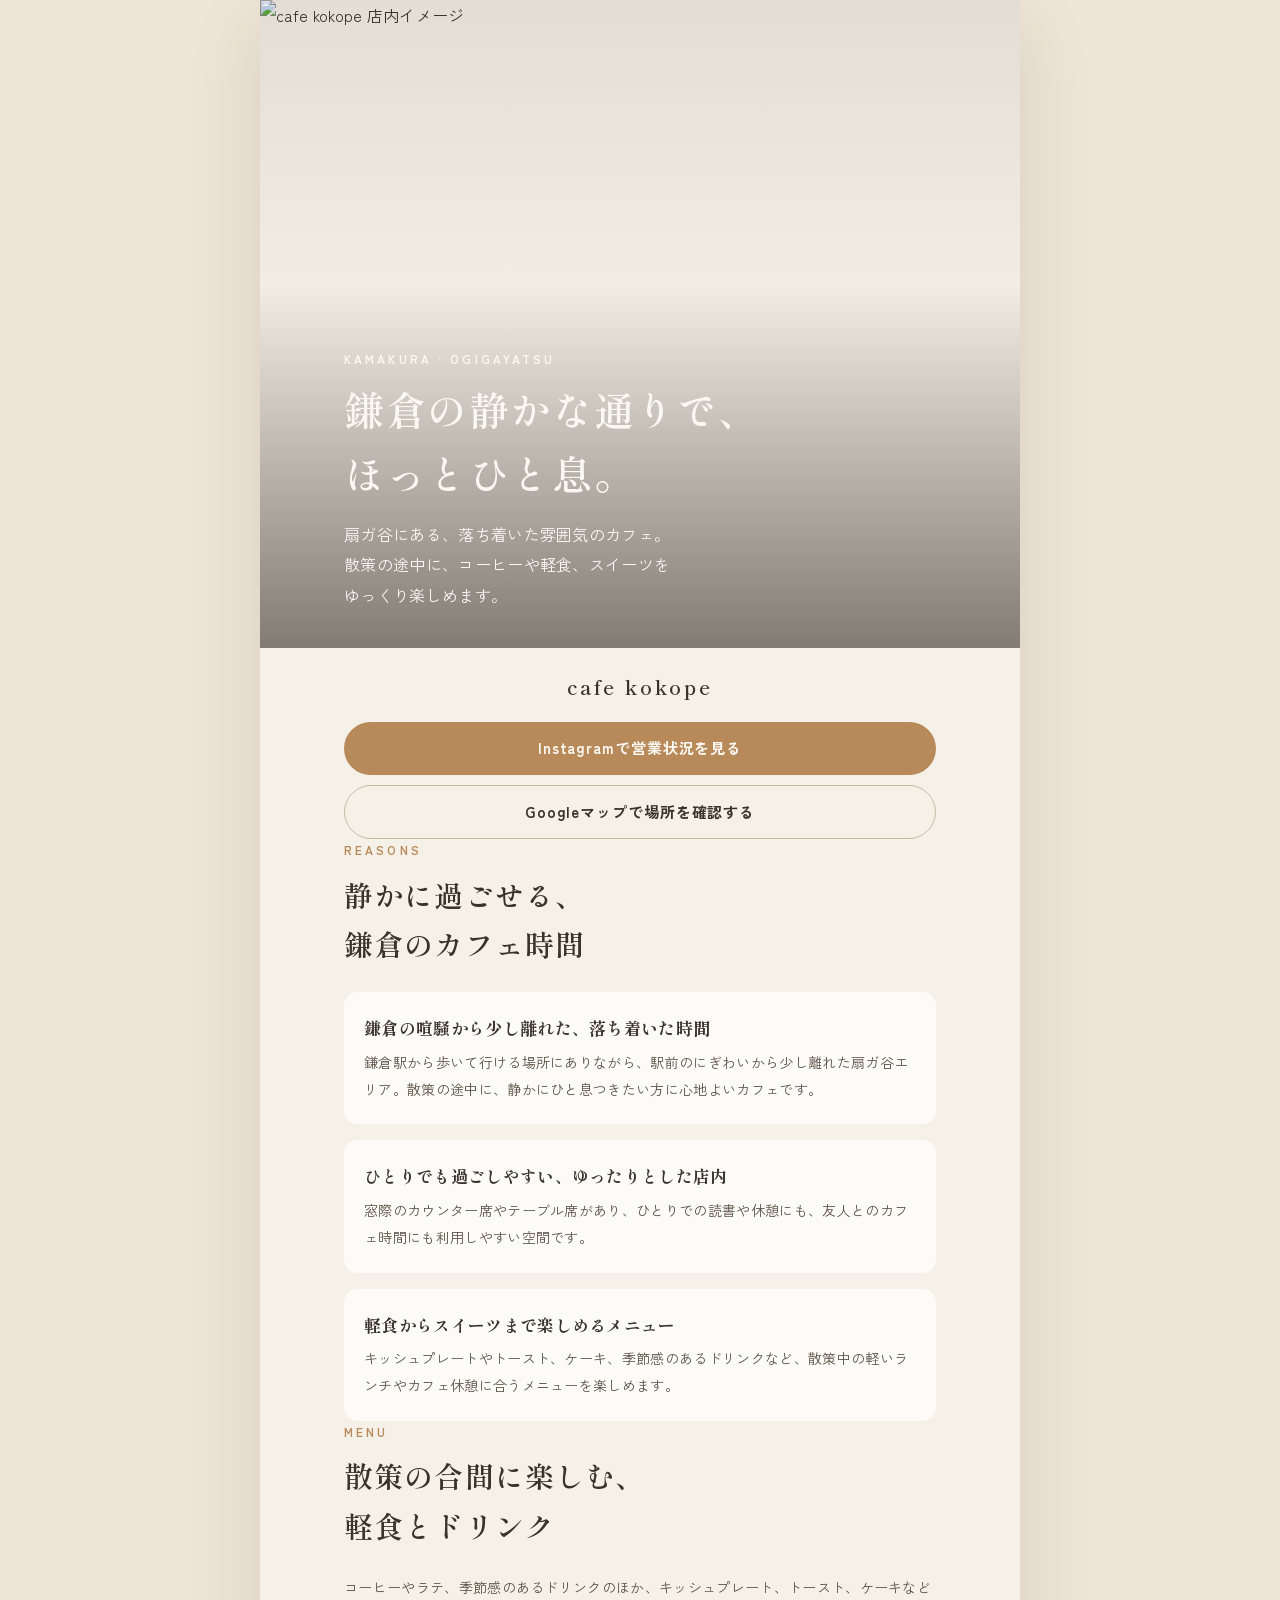
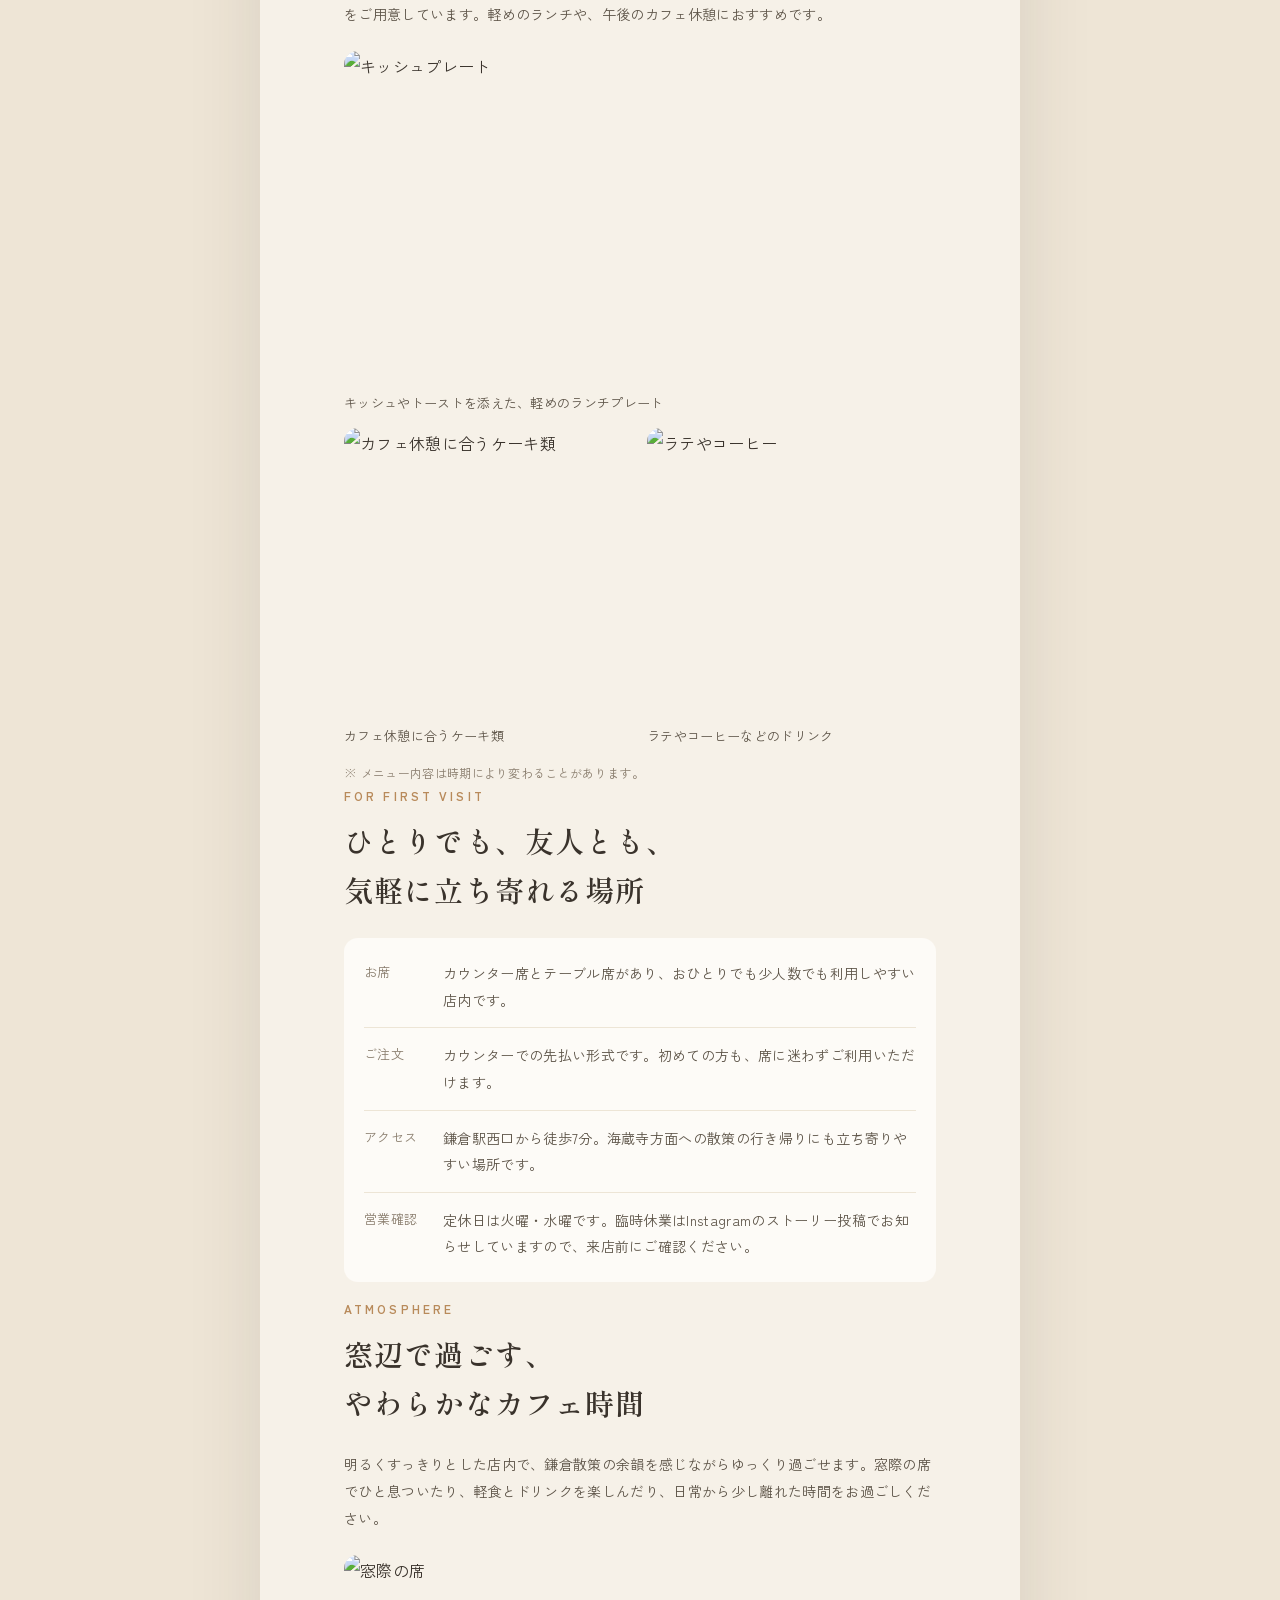
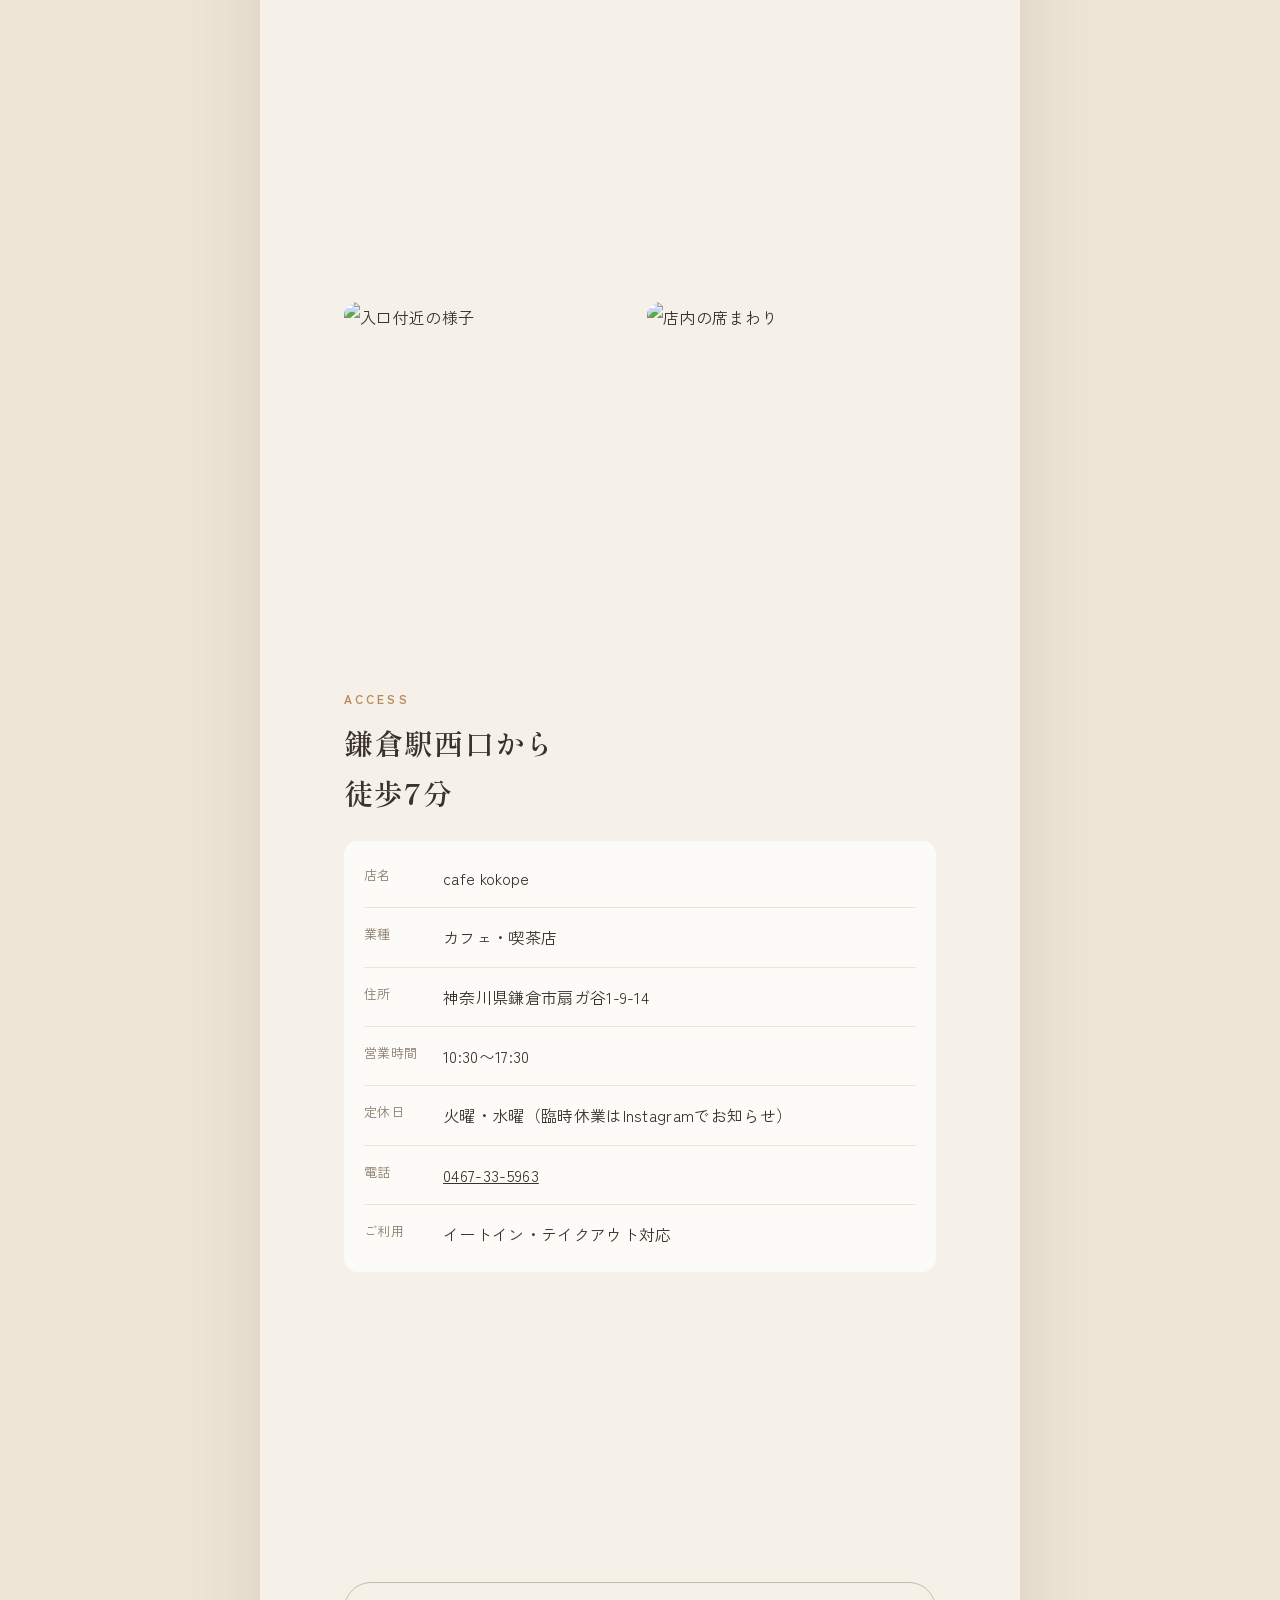
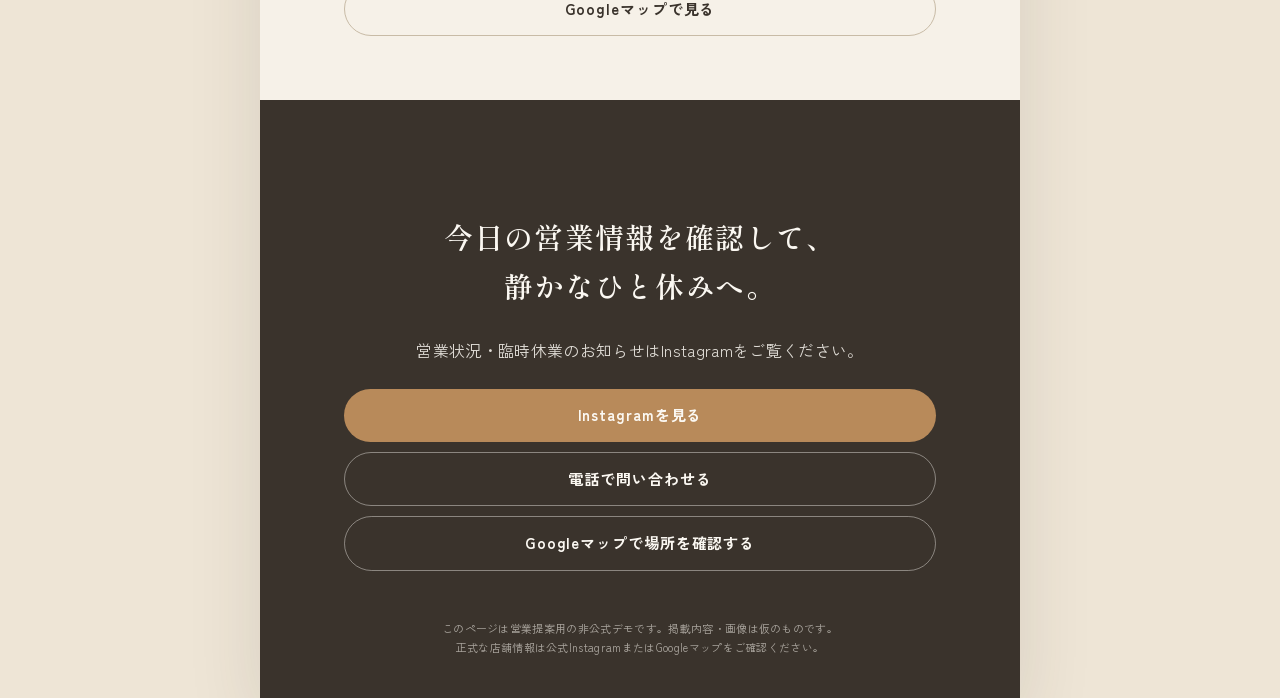
==== cafe-kokope/index.html @ cc717c36 "Update cafe kokope page" ====
<!DOCTYPE html>
<html lang="ja">
<head>
  <meta charset="utf-8">
  <meta name="viewport" content="width=device-width, initial-scale=1">
  <title>cafe kokope｜サンプルHP</title>
  <meta property="og:title" content="cafe kokope｜サンプルHP">
  <meta property="og:description" content="鎌倉・扇ガ谷にある落ち着いた雰囲気のカフェ。散策の途中に、コーヒーや軽食、スイーツをゆっくり楽しめます。">
  <link rel="preconnect" href="https://fonts.googleapis.com">
  <link rel="preconnect" href="https://fonts.gstatic.com" crossorigin>
  <link href="https://fonts.googleapis.com/css2?family=Shippori+Mincho:wght@500;600&family=Zen+Kaku+Gothic+New:wght@400;500;700&display=swap" rel="stylesheet">
  <style>
    * { box-sizing: border-box; }
    html, body { margin: 0; padding: 0; background: #f6f1e8; color: #3a332c; }
    body { font-family: "Zen Kaku Gothic New", -apple-system, BlinkMacSystemFont, sans-serif; line-height: 1.9; letter-spacing: 0.02em; }
    img { display: block; width: 100%; }
    a { color: inherit; }
    .wrap { max-width: 640px; margin: 0 auto; padding: 0 24px; }
    .hero { position: relative; min-height: 520px; height: 72vh; max-height: 680px; overflow: hidden; }
    .hero img { height: 100%; object-fit: cover; }
    .shade { position: absolute; inset: 0; background: linear-gradient(180deg, rgba(58,51,44,0.10) 0%, rgba(58,51,44,0.02) 44%, rgba(58,51,44,0.62) 100%); }
    .hero-copy { position: absolute; left: 0; right: 0; bottom: 0; max-width: 640px; margin: 0 auto; padding: 28px 24px 38px; color: #fbf8f2; }
    .eyebrow { margin: 0 0 8px; font-size: 12px; letter-spacing: 0.26em; color: #b88a5a; font-weight: 700; }
    .hero-copy .eyebrow { color: #fbf8f2; text-transform: uppercase; }
    h1, h2, .brand { font-family: "Shippori Mincho", serif; font-weight: 600; letter-spacing: 0.04em; }
    h1 { margin: 0 0 14px; font-size: clamp(28px, 7vw, 40px); line-height: 1.58; }
    h2 { margin: 0 0 24px; font-size: clamp(22px, 5.8vw, 29px); line-height: 1.7; }
    p { margin: 0; }
    section { padding: 56px 0 8px; }
    .brand { margin: 0 0 16px; text-align: center; font-size: 20px; letter-spacing: 0.14em; }
    .buttons { display: flex; flex-direction: column; gap: 10px; }
    .button { display: flex; align-items: center; justify-content: center; min-height: 52px; padding: 12px 20px; border-radius: 999px; text-decoration: none; font-size: 15px; font-weight: 700; letter-spacing: 0.06em; }
    .primary { background: #b88a5a; color: #fbf8f2; }
    .secondary { border: 1.5px solid #c8bba6; color: #3a332c; background: transparent; }
    .dark .secondary { border-color: rgba(251,248,242,0.42); color: #fbf8f2; }
    .card-stack { display: flex; flex-direction: column; gap: 16px; }
    .card { background: #fdfbf7; border-radius: 14px; padding: 22px 20px; }
    .card h3 { margin: 0 0 6px; font-family: "Shippori Mincho", serif; font-size: 17px; line-height: 1.7; }
    .muted { color: #5c5347; font-size: 14px; }
    .gallery { display: grid; grid-template-columns: 1fr 1fr; gap: 14px; }
    figure { margin: 0; }
    figcaption { margin-top: 8px; color: #5c5347; font-size: 13px; line-height: 1.65; }
    .wide { grid-column: 1 / -1; }
    .photo-wide { aspect-ratio: 16 / 9; object-fit: cover; border-radius: 14px; }
    .photo-square { aspect-ratio: 1 / 1; object-fit: cover; border-radius: 14px; }
    .photo-portrait { aspect-ratio: 3 / 4; object-fit: cover; border-radius: 14px; }
    .info { background: #fdfbf7; border-radius: 14px; padding: 8px 20px; margin-bottom: 16px; }
    .row { display: flex; gap: 14px; padding: 14px 0; border-bottom: 1px solid #ede5d6; }
    .row:last-child { border-bottom: 0; }
    .label { flex: none; width: 5em; color: #8a7e6e; font-size: 13px; }
    iframe { width: 100%; height: 280px; border: 0; border-radius: 14px; display: block; }
    .dark { margin-top: 64px; background: #3a332c; color: #fbf8f2; text-align: center; }
    .dark-inner { max-width: 640px; margin: 0 auto; padding: 56px 24px 48px; }
    footer { max-width: 640px; margin: 0 auto; padding: 0 24px 32px; color: rgba(251,248,242,0.58); font-size: 11px; line-height: 1.8; }
    @media (min-width: 760px) {
      body { background: #eee5d6; }
      main { max-width: 760px; margin: 0 auto; background: #f6f1e8; min-height: 100vh; box-shadow: 0 24px 70px rgba(58,51,44,0.12); }
    }
  </style>
</head>
<body>
<main>
  <header>
    <div class="hero">
      <img src="https://elevate2026.github.io/-HP-/cafe-in-the-woods-kamakura/images/interior.jpg" alt="cafe kokope 店内イメージ">
      <div class="shade"></div>
      <div class="hero-copy">
        <p class="eyebrow">Kamakura · Ogigayatsu</p>
        <h1>鎌倉の静かな通りで、<br>ほっとひと息。</h1>
        <p>扇ガ谷にある、落ち着いた雰囲気のカフェ。<br>散策の途中に、コーヒーや軽食、スイーツを<br>ゆっくり楽しめます。</p>
      </div>
    </div>
    <div class="wrap" style="padding-top: 20px;">
      <p class="brand">cafe kokope</p>
      <div class="buttons">
        <a class="button primary" href="https://www.instagram.com/kokope_0608?utm_source=ig_web_button_share_sheet&amp;igsh=ZDNlZDc0MzIxNw==" target="_blank" rel="noopener">Instagramで営業状況を見る</a>
        <a class="button secondary" href="https://www.google.com/maps/search/?api=1&amp;query=cafe+kokope+%E9%8E%8C%E5%80%89%E5%B8%82%E6%89%87%E3%82%AC%E8%B0%B7" target="_blank" rel="noopener">Googleマップで場所を確認する</a>
      </div>
    </div>
  </header>

  <section class="wrap">
    <p class="eyebrow">REASONS</p>
    <h2>静かに過ごせる、<br>鎌倉のカフェ時間</h2>
    <div class="card-stack">
      <div class="card"><h3>鎌倉の喧騒から少し離れた、落ち着いた時間</h3><p class="muted">鎌倉駅から歩いて行ける場所にありながら、駅前のにぎわいから少し離れた扇ガ谷エリア。散策の途中に、静かにひと息つきたい方に心地よいカフェです。</p></div>
      <div class="card"><h3>ひとりでも過ごしやすい、ゆったりとした店内</h3><p class="muted">窓際のカウンター席やテーブル席があり、ひとりでの読書や休憩にも、友人とのカフェ時間にも利用しやすい空間です。</p></div>
      <div class="card"><h3>軽食からスイーツまで楽しめるメニュー</h3><p class="muted">キッシュプレートやトースト、ケーキ、季節感のあるドリンクなど、散策中の軽いランチやカフェ休憩に合うメニューを楽しめます。</p></div>
    </div>
  </section>

  <section class="wrap">
    <p class="eyebrow">MENU</p>
    <h2>散策の合間に楽しむ、<br>軽食とドリンク</h2>
    <p class="muted" style="margin-bottom: 24px;">コーヒーやラテ、季節感のあるドリンクのほか、キッシュプレート、トースト、ケーキなどをご用意しています。軽めのランチや、午後のカフェ休憩におすすめです。</p>
    <div class="gallery">
      <figure class="wide"><img class="photo-wide" src="https://elevate2026.github.io/-HP-/cafe-in-the-woods-kamakura/images/quiche.jpg" alt="キッシュプレート"><figcaption>キッシュやトーストを添えた、軽めのランチプレート</figcaption></figure>
      <figure><img class="photo-square" src="https://elevate2026.github.io/-HP-/cafe-in-the-woods-kamakura/images/coffee-bread.jpg" alt="カフェ休憩に合うケーキ類"><figcaption>カフェ休憩に合うケーキ類</figcaption></figure>
      <figure><img class="photo-square" src="https://elevate2026.github.io/-HP-/cafe-in-the-woods-kamakura/images/coffee-yellow.jpg" alt="ラテやコーヒー"><figcaption>ラテやコーヒーなどのドリンク</figcaption></figure>
    </div>
    <p style="margin-top: 16px; color: #8a7e6e; font-size: 12px;">※ メニュー内容は時期により変わることがあります。</p>
  </section>

  <section class="wrap">
    <p class="eyebrow">FOR FIRST VISIT</p>
    <h2>ひとりでも、友人とも、<br>気軽に立ち寄れる場所</h2>
    <div class="info">
      <div class="row"><span class="label">お席</span><p class="muted">カウンター席とテーブル席があり、おひとりでも少人数でも利用しやすい店内です。</p></div>
      <div class="row"><span class="label">ご注文</span><p class="muted">カウンターでの先払い形式です。初めての方も、席に迷わずご利用いただけます。</p></div>
      <div class="row"><span class="label">アクセス</span><p class="muted">鎌倉駅西口から徒歩7分。海蔵寺方面への散策の行き帰りにも立ち寄りやすい場所です。</p></div>
      <div class="row"><span class="label">営業確認</span><p class="muted">定休日は火曜・水曜です。臨時休業はInstagramのストーリー投稿でお知らせしていますので、来店前にご確認ください。</p></div>
    </div>
  </section>

  <section class="wrap">
    <p class="eyebrow">ATMOSPHERE</p>
    <h2>窓辺で過ごす、<br>やわらかなカフェ時間</h2>
    <p class="muted" style="margin-bottom: 24px;">明るくすっきりとした店内で、鎌倉散策の余韻を感じながらゆっくり過ごせます。窓際の席でひと息ついたり、軽食とドリンクを楽しんだり、日常から少し離れた時間をお過ごしください。</p>
    <div class="gallery">
      <img class="photo-wide wide" src="https://elevate2026.github.io/-HP-/cafe-in-the-woods-kamakura/images/hero.jpg" alt="窓際の席">
      <img class="photo-portrait" src="https://elevate2026.github.io/-HP-/cafe-in-the-woods-kamakura/images/garden-steps.jpg" alt="入口付近の様子">
      <img class="photo-portrait" src="https://elevate2026.github.io/-HP-/cafe-in-the-woods-kamakura/images/interior.jpg" alt="店内の席まわり">
    </div>
  </section>

  <section class="wrap">
    <p class="eyebrow">ACCESS</p>
    <h2>鎌倉駅西口から<br>徒歩7分</h2>
    <div class="info">
      <div class="row"><span class="label">店名</span><span>cafe kokope</span></div>
      <div class="row"><span class="label">業種</span><span>カフェ・喫茶店</span></div>
      <div class="row"><span class="label">住所</span><span>神奈川県鎌倉市扇ガ谷1-9-14</span></div>
      <div class="row"><span class="label">営業時間</span><span>10:30〜17:30</span></div>
      <div class="row"><span class="label">定休日</span><span>火曜・水曜（臨時休業はInstagramでお知らせ）</span></div>
      <div class="row"><span class="label">電話</span><a href="tel:0467-33-5963">0467-33-5963</a></div>
      <div class="row"><span class="label">ご利用</span><span>イートイン・テイクアウト対応</span></div>
    </div>
    <iframe src="https://maps.google.com/maps?q=%E7%A5%9E%E5%A5%88%E5%B7%9D%E7%9C%8C%E9%8E%8C%E5%80%89%E5%B8%82%E6%89%87%E3%82%AC%E8%B0%B71-9-14&amp;z=16&amp;output=embed" title="Googleマップ" loading="lazy"></iframe>
    <a class="button secondary" style="margin-top: 14px;" href="https://www.google.com/maps/search/?api=1&amp;query=%E7%A5%9E%E5%A5%88%E5%B7%9D%E7%9C%8C%E9%8E%8C%E5%80%89%E5%B8%82%E6%89%87%E3%82%AC%E8%B0%B71-9-14" target="_blank" rel="noopener">Googleマップで見る</a>
  </section>

  <section class="dark">
    <div class="dark-inner">
      <h2>今日の営業情報を確認して、<br>静かなひと休みへ。</h2>
      <p style="margin-bottom: 24px; opacity: 0.85;">営業状況・臨時休業のお知らせはInstagramをご覧ください。</p>
      <div class="buttons">
        <a class="button primary" href="https://www.instagram.com/kokope_0608?utm_source=ig_web_button_share_sheet&amp;igsh=ZDNlZDc0MzIxNw==" target="_blank" rel="noopener">Instagramを見る</a>
        <a class="button secondary" href="tel:0467-33-5963">電話で問い合わせる</a>
        <a class="button secondary" href="https://www.google.com/maps/search/?api=1&amp;query=%E7%A5%9E%E5%A5%88%E5%B7%9D%E7%9C%8C%E9%8E%8C%E5%80%89%E5%B8%82%E6%89%87%E3%82%AC%E8%B0%B71-9-14" target="_blank" rel="noopener">Googleマップで場所を確認する</a>
      </div>
    </div>
    <footer>このページは営業提案用の非公式デモです。掲載内容・画像は仮のものです。<br>正式な店舗情報は公式InstagramまたはGoogleマップをご確認ください。</footer>
  </section>
</main>
</body>
</html>
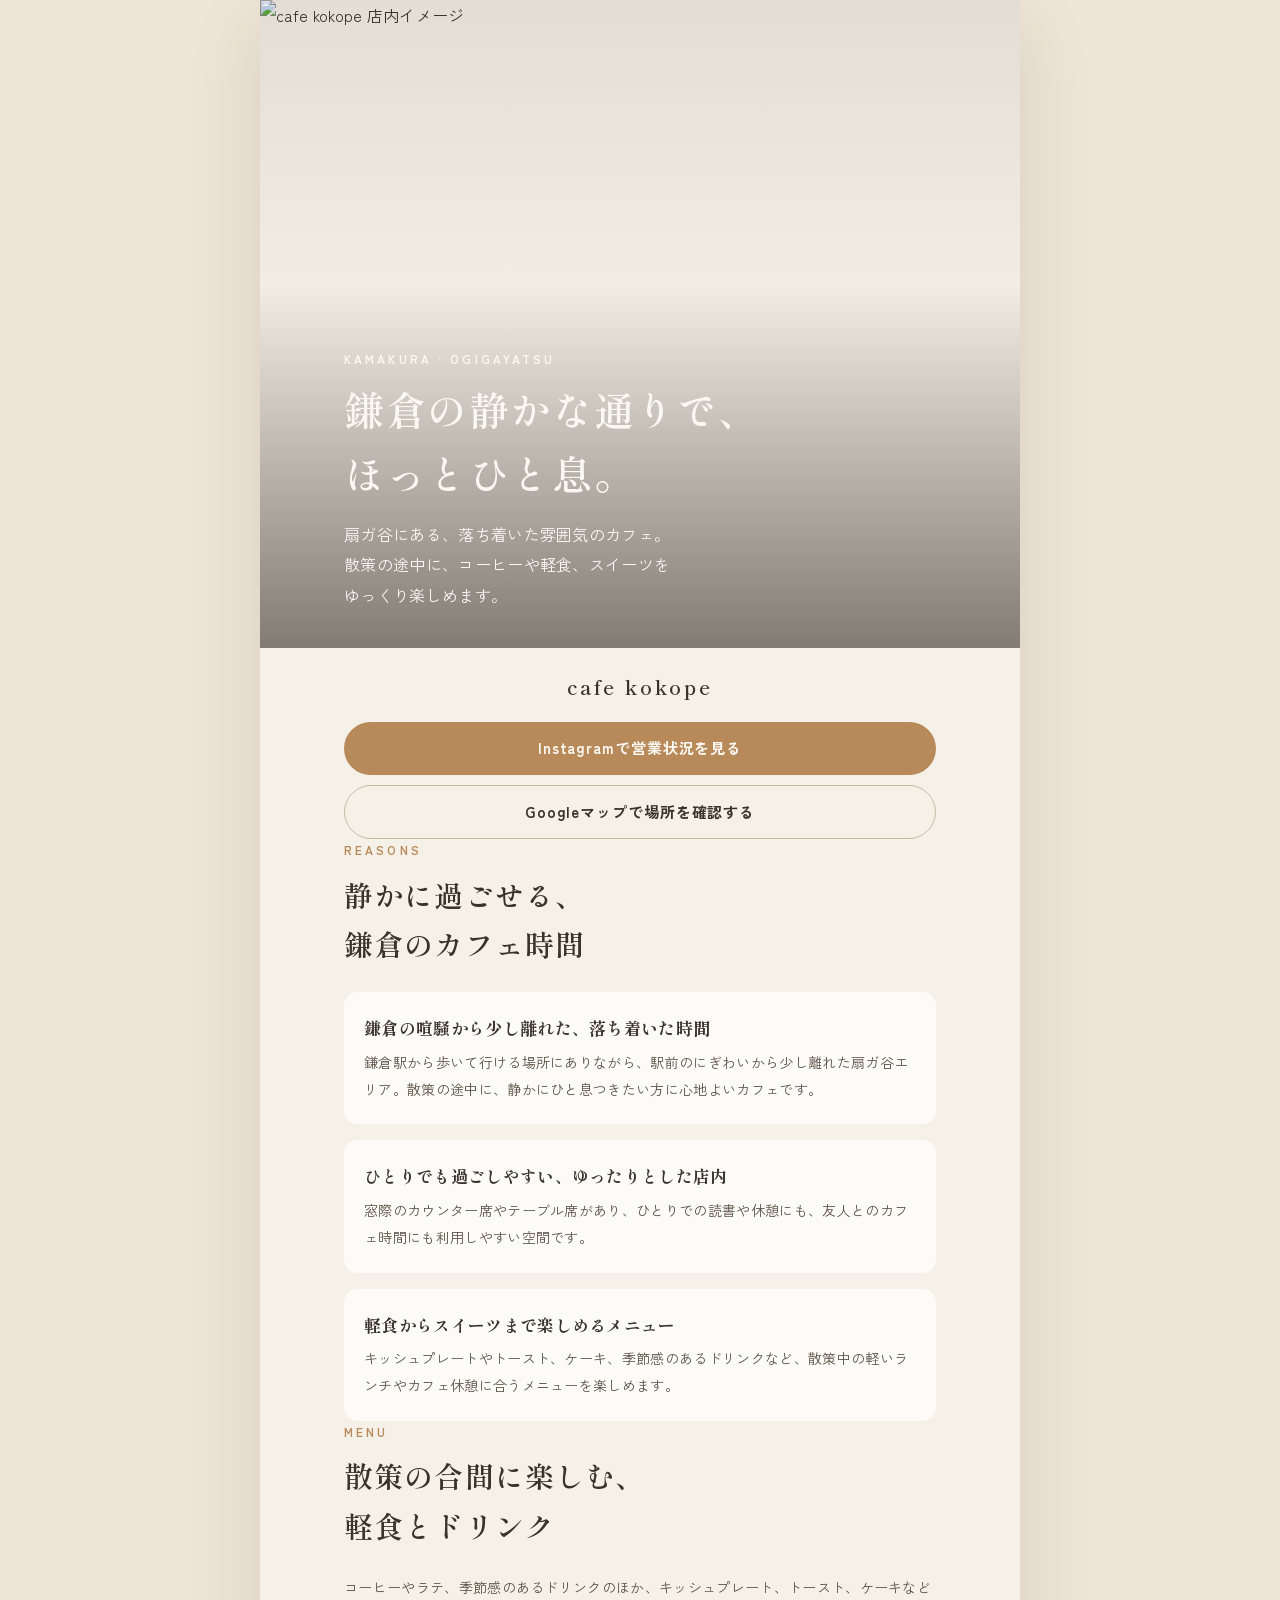
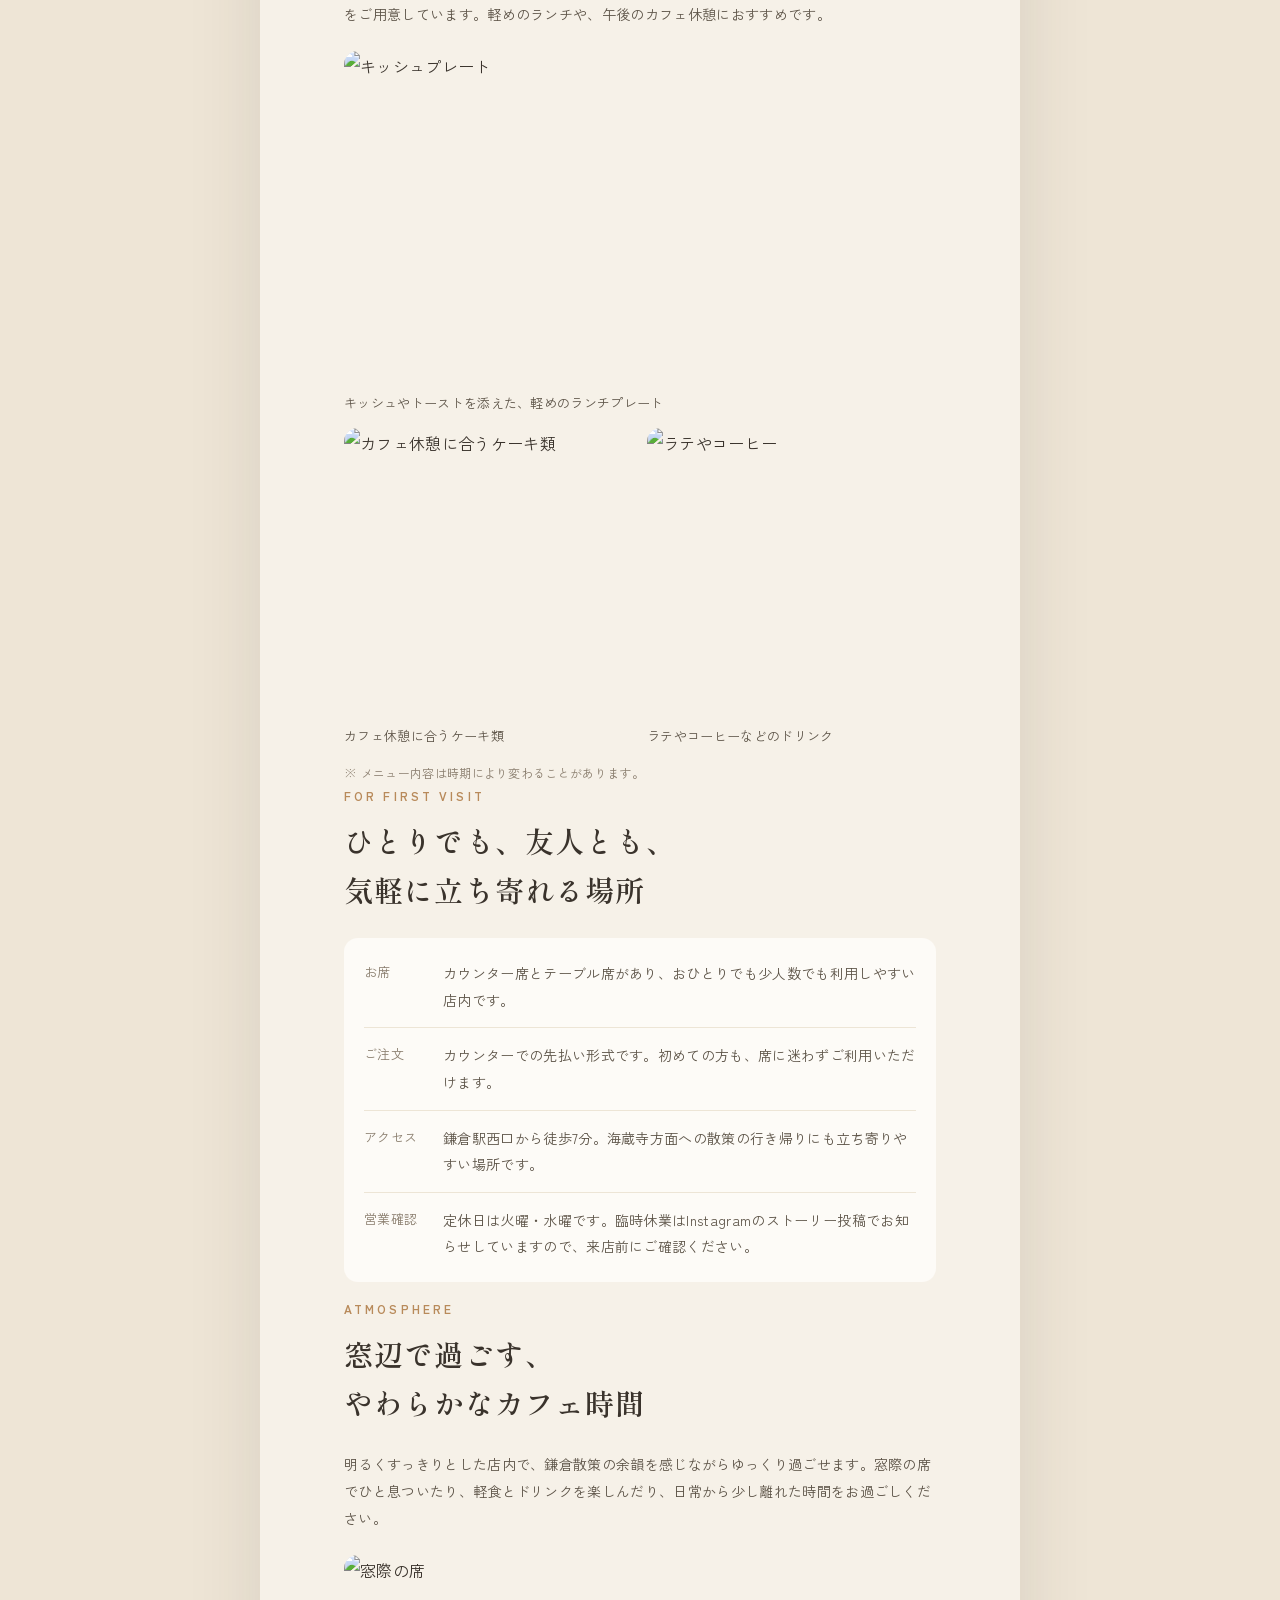
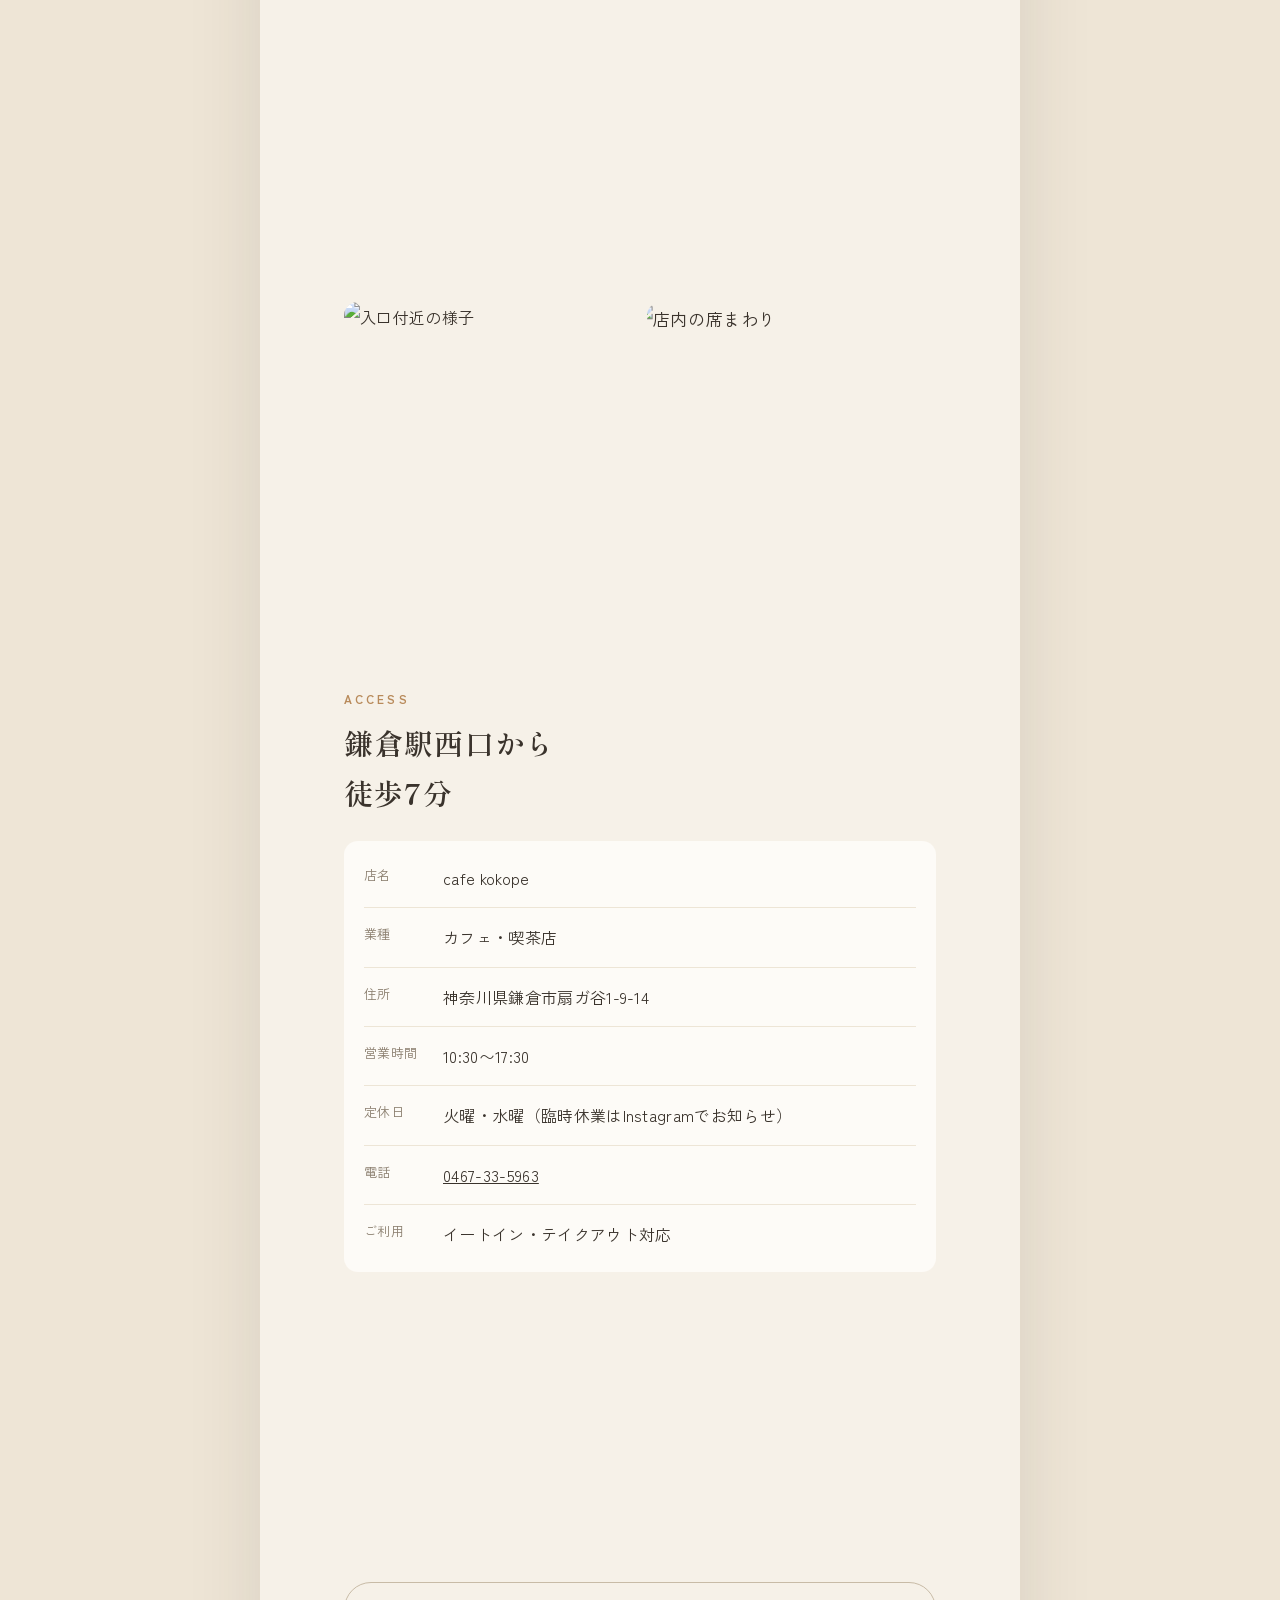
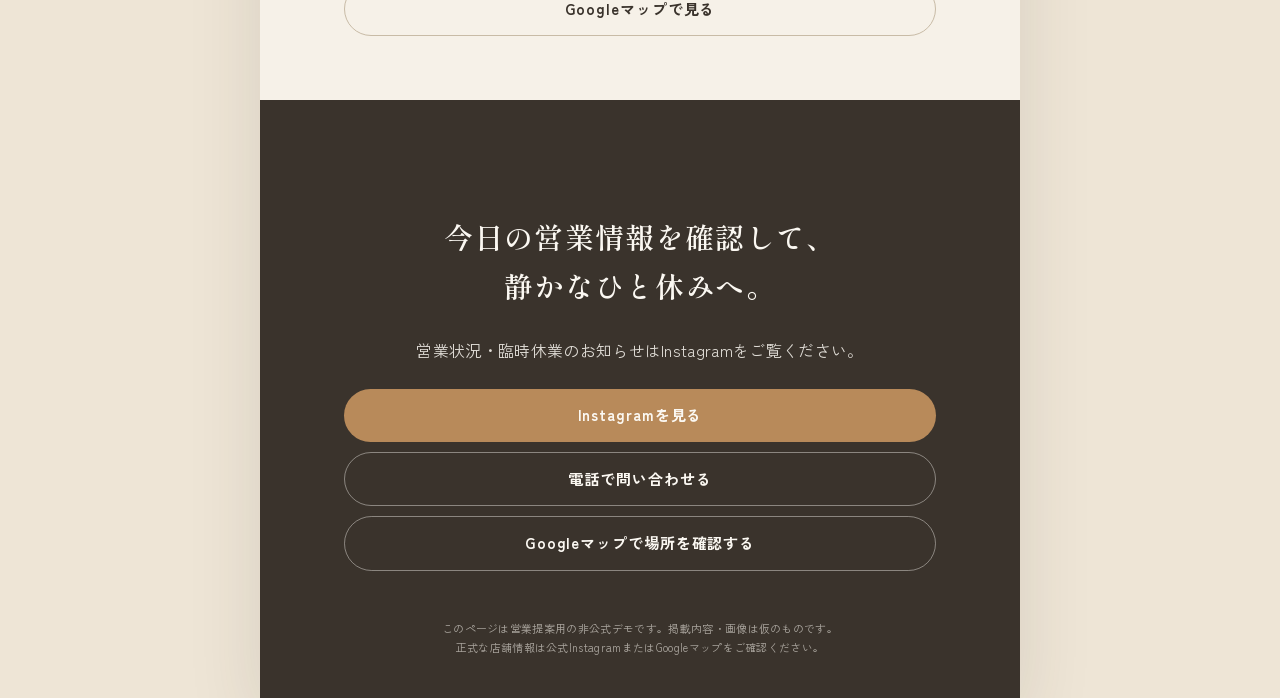
==== commit 99609a36: "Fix cafe kokope atmosphere image crop" ====
--- a/cafe-kokope/index.html
+++ b/cafe-kokope/index.html
@@ -44,6 +44,10 @@
     .photo-wide { aspect-ratio: 16 / 9; object-fit: cover; border-radius: 14px; }
     .photo-square { aspect-ratio: 1 / 1; object-fit: cover; border-radius: 14px; }
     .photo-portrait { aspect-ratio: 3 / 4; object-fit: cover; border-radius: 14px; }
+    .photo-crop { overflow: hidden; border-radius: 14px; }
+    .photo-crop.photo-portrait { object-fit: initial; }
+    .photo-crop img { height: 100%; object-fit: cover; border-radius: 0; }
+    .photo-crop--interior img { transform: scale(1.08); transform-origin: center top; }
     .info { background: #fdfbf7; border-radius: 14px; padding: 8px 20px; margin-bottom: 16px; }
     .row { display: flex; gap: 14px; padding: 14px 0; border-bottom: 1px solid #ede5d6; }
     .row:last-child { border-bottom: 0; }
@@ -119,7 +123,7 @@
     <div class="gallery">
       <img class="photo-wide wide" src="https://elevate2026.github.io/-HP-/cafe-in-the-woods-kamakura/images/hero.jpg" alt="窓際の席">
       <img class="photo-portrait" src="https://elevate2026.github.io/-HP-/cafe-in-the-woods-kamakura/images/garden-steps.jpg" alt="入口付近の様子">
-      <img class="photo-portrait" src="https://elevate2026.github.io/-HP-/cafe-in-the-woods-kamakura/images/interior.jpg" alt="店内の席まわり">
+      <div class="photo-crop photo-portrait photo-crop--interior"><img src="https://elevate2026.github.io/-HP-/cafe-in-the-woods-kamakura/images/interior.jpg" alt="店内の席まわり"></div>
     </div>
   </section>
 
